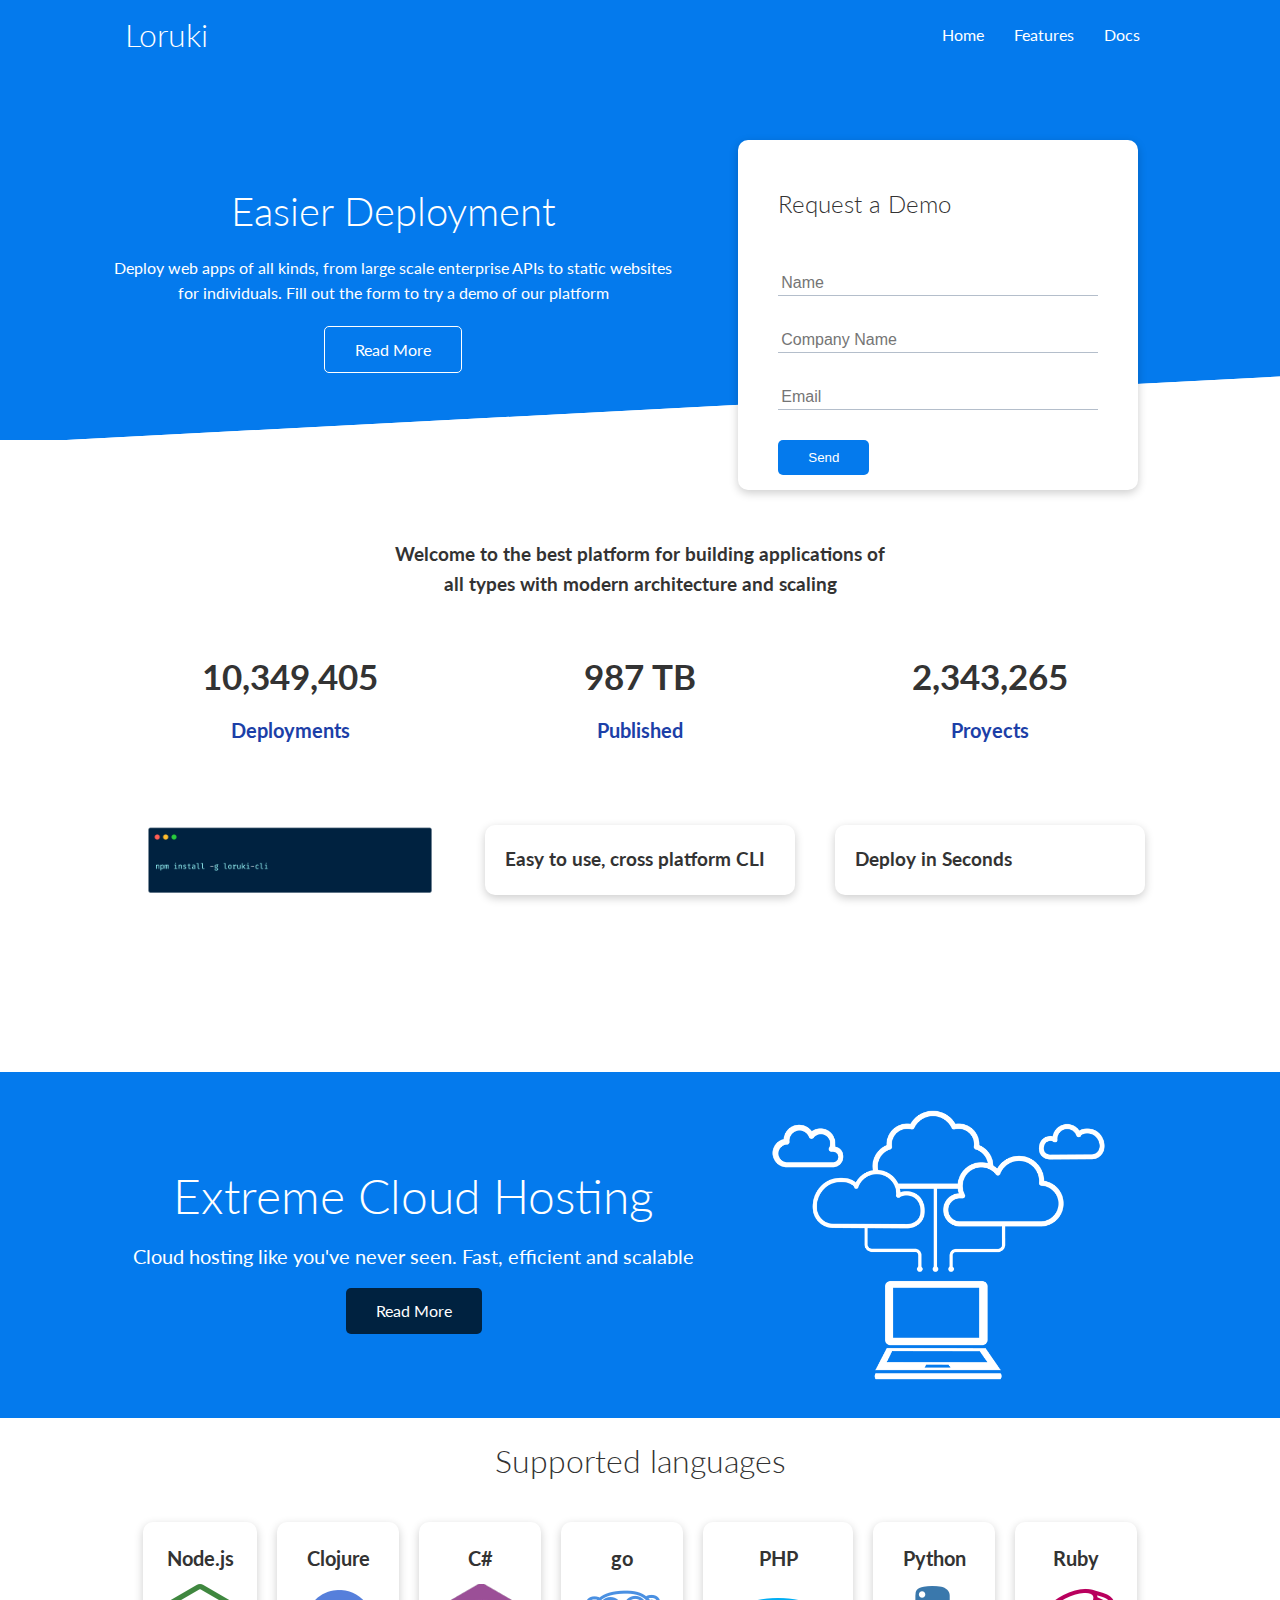
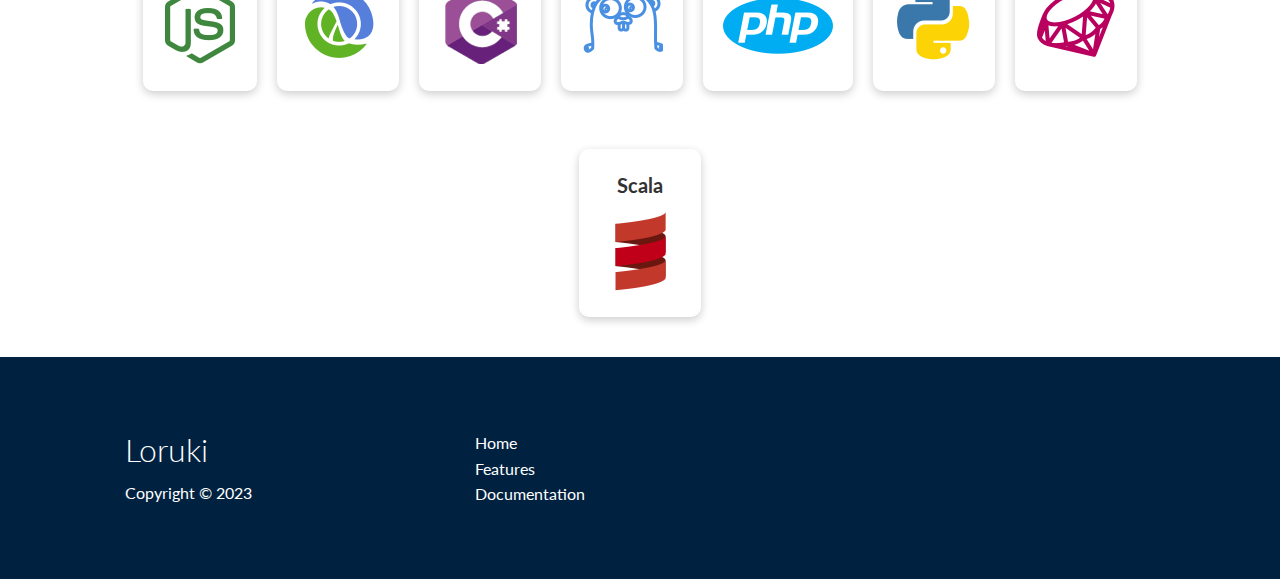
==== index.html @ 2414cbc2 "initial commit" ====
<!DOCTYPE html>
<html lang="en">
<head>
    <meta charset="UTF-8">
    <meta name="viewport" content="width=device-width, initial-scale=1.0">
    <link rel="stylesheet" href="https://cdnjs.cloudflare.com/ajax/libs/font-awesome/6.4.2/css/all.min.css" integrity="sha512-z3gLpd7yknf1YoNbCzqRKc4qyor8gaKU1qmn+CShxbuBusANI9QpRohGBreCFkKxLhei6S9CQXFEbbKuqLg0DA==" crossorigin="anonymous" referrerpolicy="no-referrer" />
    <link rel="stylesheet" href="Utilities.css ">
    <link rel="stylesheet" href="Style.CSS">
    
    <title>Loruki | Cloud Hosting For Evreyone</title>
</head>
<body>
    <!-- Navbar -->
    <div class="navbar">
        <div class="container flex">
            <h1 class="logo">Loruki</h1>
            <nav>
                <ul>
                    <li><a href="index.html">Home</a></li>
                    <li><a href="Features.html">Features</a></li>
                    <li><a href="docs.html">Docs</a></li> 
                </ul>
            </nav>
        </div>
    </div>
    <!-- Showcase -->
    <section class="showcase">
        <div class="container grid">
            <div class="showcase-text">
                <h1>Easier Deployment</h1>
                <p>Deploy web apps of all kinds, from large scale enterprise APIs to static websites for individuals. Fill out the form to try a demo of our platform</p>
                <a href="features.html" class="btn btn-outline">Read More</a>
            </div>

            <div class="showcase-form card">
                <h2>Request a Demo</h2>
                <form name="contact" method="POST" netlify-honeypot="bot-field" data-netlify="true">
                    <input type="hidden" name="form-name" value="contact">
                    <p class="hidden">
                        <label>
                          Don’t fill this out if you’re human: <input name="bot-field" />
                        </label>
                      </p>
                    <div class="form-control">
                        <input type="text" name="name" placeholder="Name" required>
                    </div>
                    <div class="form-control">
                        <input type="text" name="company" placeholder="Company Name" required>
                    </div>
                    <div class="form-control">
                        <input type="email" name="email" placeholder="Email" required>
                    </div>
                    <input type="submit" value="Send" class="btn btn-primary">
                </form>
            </div>

        </div>
    </section>
    <!-- stats -->
    <section class="stats">
        <div class="container">
            <h3 class="stats-heading text-center my-1">
              Welcome to the best platform for building applications of all types with modern architecture and scaling
            </h3>

            <div class="grid grid-3 text-center my-4">
                <div>
                    <i class="fas fa-server fa-3x"></i>
                    <h3>10,349,405</h3>
                    <p class="text-secondary">Deployments</p> 
                </div>
                <div>
                    <i class="fas fa-upload fa-3x"></i>
                    <h3>987 TB</h3>
                    <p class="text-secondary">Published</p>
                </div>
                <div>
                    <i class="fas fa-project-diagram fa-3x"></i>
                    <h3>2,343,265</h3>
                    <p class="text-secondary">Proyects</p>
                </div>
            </div>
        </div>
    </section>
    <!-- Cli -->
    <section class="cli">
        <div class="container grid">
            <img src="images/cli.png" alt="">
            <div class="card">
                <h3>Easy to use, cross platform CLI</h3>
            </div>
            <div class="card">
                <h3>Deploy in Seconds</h3>
            </div>
        </div>
    </section>

    <!-- Cloud -->
    <section class="cloud bg-primary my-2 py-2">
        <div class="container grid">
            <div class="text-center">
                <h2 class="lg">Extreme Cloud Hosting</h2>
                <p class="lead my-1">Cloud hosting like you've never seen. Fast, efficient and scalable</p>
                <a href="features.html" class="btn btn-dark">Read More</a>
            </div>
            <img src="images/cloud.png" alt="">
        </div>
    </section>

    <!-- Languages -->
    <section class="languages">
        <h2 class="md text-center my-2">
            Supported languages
        </h2>
        <div class="container flex">
            <div class="card">
                <h4>Node.js</h4>
                <img src="images/logos/node.png" alt="">
            </div>
            <div class="card">
                <h4>Clojure</h4>
                <img src="images/logos/clojure.png" alt="">
            </div>
            <div class="card">
                <h4>C#</h4>
                <img src="images/logos/csharp.png" alt="">
            </div>
            <div class="card">
                <h4>go</h4>
                <img src="images/logos/go.png" alt="">
            </div>
            <div class="card">
                <h4>PHP</h4>
                <img src="images/logos/php.png" alt="">
            </div>
            <div class="card">
                <h4>Python</h4>
                <img src="images/logos/python.png" alt="">
            </div>
            <div class="card">
                <h4>Ruby</h4>
                <img src="images/logos/ruby.png" alt="">
            </div>
            <div class="card">
                <h4>Scala</h4>
                <img src="images/logos/scala.png" alt="">
            </div>
        </div>
    </section>
    <!-- Footer -->
    <footer class="footer bg-dark py-5">
        <div class="container grid grid-3">
            <div>
                <h1>Loruki</h1>
                <p>Copyright &copy; 2023</p>
            </div>
            <nav>
                <ul>
                    <li><a href="index.html">Home</a></li>
                    <li><a href="features.html">Features</a></li>
                    <li><a href="docs.html">Documentation</a></li>
                </ul>
            </nav>
            <div class="social">
                <a href="#"><i class="fab fa-github fa-2x"></i></a>
                <a href="#"><i class="fab fa-facebook fa-2x"></i></a>
                <a href="#"><i class="fab fa-instagram fa-2x"></i></a>
                <a href="#"><i class="fab fa-twitter fa-2x"></i></a>
            </div>
        </div>
    </footer>
</body>
</html>
---- Utilities.css ----
/* Utilities */

.container {
    max-width: 1110px;
    margin: 0 auto;
    overflow: auto;
    padding: 0 40px;
    
}
.card {
    background-color: #fff;
    color: #333;
    border-radius: 10px;
    box-shadow: 0 3px 10px rgba(0,0,0,0.2);
    padding: 20px;
    margin: 10px;
}

.btn {
    display: inline-block;
    padding: 10px 30px;
    cursor: pointer;
    background: var(--primary-color);
    color: #fff;
    border: none;
    border-radius: 5px;

}
.btn-outline {
    background-color: transparent;
    border: 1px #fff solid;
}

.btn:hover {
    transform: scale(.9);
}

/* Backgrounds & Colored buttons */
.bg-primary, .btn-primary {
    background-color: var(--primary-color);
    color: #fff; 
}

.bg-secondary, .btn-secondary {
    background-color: var(--secondary-color);
    color: #fff; 
}

.bg-dark, .btn-dark {
    background-color: var(--dark-color);
    color: #fff; 
}


.bg-light, .btn-light {
    background-color: var(--light-color);
    color: #333; 
}

.bg-primary a, .btn-primary a, .bg-secondary a, .btn-secondary a, .bg-dark a, .btn-dark a {
    color:#fff
}

/* Text Colors */

.text-primary {
    color: var(--primary-color);
}

.text-secondary {
    color: var(--secondary-color);
}

.text-dark {
    color: var(--dark-color);
}


.text-light {
   color: var(--light-color);
}


/* Text sizes */
.lead {
    font-size: 20px;
}

.sm {
    font-size: 1rem;
}

.md {
    font-size: 2rem;
}
.lg {
    font-size: 3rem;
}

.xl {
    font-size: 4rem;
}

.text-center {
    text-align: center;
   
}

/* Alert */
.alert {
    background-color: var(--light-color);
    padding: 10px 20px;
    font-weight: bold;
    margin: 15px 0;

}

.alert i {
    margin-right: 10px;
}

.alert-success {
    background-color: var(--success-color);
    color: #fff;
}
.alert-error {
    background-color: var(--error-color);
    color: #fff;
}

.flex {
    display: flex;
    justify-content: center;
    align-items: center;
    height: 100%;
}

.grid {
    display: grid;
    grid-template-columns: repeat(2, 1fr);
    gap: 20px;
    justify-content: center;
    align-items: center;
    height: 100%;
}

.grid-3 {
    grid-template-columns: repeat(3, 1fr);
}

/* Margin */
.my-1 {
    margin: 1rem 0; 
}

.my-2 {
    margin: 1.5rem 0;
}

.my-3 {
    margin: 2rem 0;
}

.my-4 {
    margin: 3rem 0;
}

.my-5 {
    margin: 4rem 0;
}

.m-1 {
    margin: 1rem; 
}

.m-2 {
    margin: 1.5rem;
}

.m-3 {
    margin: 2rem;
}

.m-4 {
    margin: 3rem;
}

.m-5 {
    margin: 4rem;
}

/* Padding */

.py-1 {
    padding: 1rem 0; 
}

.py-2 {
    padding: 1.5rem 0;
}

.py-3 {
    padding: 2rem 0;
}

.py-4 {
    padding: 3rem 0;
}

.py-5 {
    padding: 4rem 0;
}

.p-1 {
    padding: 1rem; 
}

.p-2 {
    padding: 1.5rem;
}

.p-3 {
    padding: 2rem;
}

.p-4 {
    padding: 3rem;
}

.p-5 {
    padding: 4rem;
}
---- Style.CSS ----
@import url('https://fonts.googleapis.com/css2?family=Lato:wght@300&display=swap');
:root {
    --primary-color: #047aed;
    --secondary-color: #1c3fa8;
    --dark-color: #002240;
    --light-color: #f4f4f4;
    --success-color: #5cb85c;
    --error-color: #d9534f;
}

* {
    box-sizing: border-box;
    padding: 0;
    margin: 0;
}

body {
    font-family: 'lato', sans-serif;
    color: #333;
    line-height: 1.6;
}

ul {
    list-style: none;
}

a {
    text-decoration: none;
    color: #333;
}

h1, h2 {
    font-weight: 300;
    line-height: 1.2;
    margin: 10px 0;

}

p {
    margin: 10px 0;
}

img {
    width: 100%;

}

pre, code {
    background: #333;
    color: #fff;
    padding: 10px;
}

.hidden {
    visibility: hidden;
    height: 0;
}

/* Navbar */
.navbar {
    background-color: var(--primary-color);
    color: #fff;
    height: 70px;
}

.navbar ul {
    display: flex;
}

.navbar a {
    color: #fff;
    padding: 10px;
    margin: 0 5px;
}

.navbar a:hover {
    border-bottom: 2px #fff solid;
}

.navbar .flex {
    justify-content: space-between;
}
/* Showcase */
.showcase {
    height: 400px;
    background-color: var(--primary-color);
    color: #fff;
    position: relative;
}

.showcase h1 {
    font-size: 40px;
}
.showcase p {
    margin: 20px 0;
}

.showcase .grid {
    overflow: visible;
     grid-template-columns: 55% 45%;
     gap: 30px;
     
}

.showcase-text {
    animation: slideInFromLeft 1s ease-in;
}

.showcase-form {
    position: relative;
    top: 60px;
    height: 350px;
    width: 400px;
    padding: 40px;
    z-index: 100;
    animation: slideInFromRight 1s ease-in;
}
.showcase-form .form-control {
    margin: 30px 0; 
}
.showcase-form input[type='text'], .showcase-form input[type='email'] {
    border: 0;
    border-bottom: 1px solid #b4becb;
    width: 100%;
    padding: 3px;
    font-size: 16px;
}

.showcase-form input:focus {
    outline: none;
}

.showcase::before, .showcase::after {
    content: '';
    position: absolute;
    height: 100px;
    bottom: -70px;
    right: 0;
    left:0;
    background: #fff;
    transform: skewY(-3deg);
    -webkit-transform: skewY(-3deg);
    -moz-transform: skewY(-3deg);
    -ms-transform: skewY(-3deg);
}

/* Stats */
.stats {
    padding-top: 100px;
    animation: slideInFromBottom 1s ease-in;
}

.stats-heading {
    max-width: 500px;
    margin: auto;
}

.stats .grid h3 {
    font-size: 35px;
}

.stats .grid p {
    font-size: 20px;
    font-weight: bold;
}

/* Cli */
.cli .grid {
    grid-template-columns: repeat(3, 1fr);
    grid-template-rows: repeat(2, 1fr);
}

.cli .grid > *:first-child {
    grid-column: 1 / span 2;
    grid-row: 1/ span 2;
}

/* Cloud */
.cloud .grid {
    grid-template-columns: 4fr 3fr;
}

/* Languages */

.languages .flex {
    flex-wrap: wrap;
}
.languages .card{
    text-align: center;
    margin: 18px 10px 40px;
    transition: transform 0.2s ease-in;
}

.languages .card h4 {
    font-size: 20px;
    margin-bottom: 10px;
}

.languages .card:hover {
    transform: translateY(-15px);
}

/* Features */

.features-head img, .docs-head img {
    width: 200px;
    justify-self: flex-end;
}
.features-sub-head img {
    width: 300px;
    justify-self: flex-end;
}

.features-main .card > i {
    margin-right: 20px;
}

.features-main .grid {
    padding: 30px;
    grid-template-rows: repeat(3, 1fr);
} 

.features-main .grid > *:first-child {
    grid-column: 1 / span 3;
}

.features-main .grid > *:nth-child(2) {
    grid-column: 1 / span 2;
}

/* Docs */
.docs-main h3 {
    margin:20px 0
}

.docs-main .grid {
    grid-template-columns: 1fr 2fr;
    align-items: flex-start;
}

.docs-main nav li {
    font-size: 17px;
    padding-bottom: 5px;
    margin-bottom: 5px;
    border-bottom: 1px #ccc solid;
}

.docs-main a:hover {
    font-weight: bold;
}



/* Footer */
.footer .social a {
    margin: 0 10px;
}

.footer .social a i {
    transition: transform .2s ease-in;
}

.footer .social a i:hover {
    transform: translateY(-15px);
}

/* Animations */
@keyframes slideInFromLeft {
    0% {
        transform: translateX(-100%);
    }

    100% {
        transform: translateX(0);
    }
}

@keyframes slideInFromRight {
    0% {
        transform: translateX(100%);
    }

    100% {
        transform: translateX(0);
    }
}

@keyframes slideInFromTop {
    0% {
        transform: translateY(-100%);
    }

    100% {
        transform: translateX(0);
    }
}

@keyframes slideInFromBottom {
    0% {
        transform: translateY(100%);
    }

    100% {
        transform: translateX(0);
    }
}



/* Tablets and under */
@media(max-width: 768px) {
    .grid, .showcase .grid, .stats .grid, .cli .grid, .cloud .grid, .features-main .grid, .docs-main .grid {
        grid-template-columns: 1fr;
        grid-template-rows: 1fr;
    }
}

.showcase {
    height: auto;
}

.showcase-text {
    text-align: center;
    margin-top: 40px;
    animation: slideInFromTop 1s ease-in;
}

.showcase-form {
    justify-self: center;
    /* margin: auto; */
    animation: slideInFromBottom 1s ease-in;
}

.cli .grid > *:first-child {
    grid-column: 1;
    grid-row: 1;
}

.features-head, .features-sub-head, .docs-head {
    text-align: center;
}

.features-head img, .features-sub-head img, .docs-head img {
    justify-self: center;
}

.features-main .grid > *:first-child, .features-main .grid > *:nth-child(2) {
    grid-column: 1;
}

/* Mobile */
@media(Max-width: 500px) {
    .navbar {
        height: 110px;
    }
    .navbar .flex {
        flex-direction: column;
    }
    .navbar ul {
        padding: 10px;
        background-color: rgba(0,0,0,0.1);
    }
}
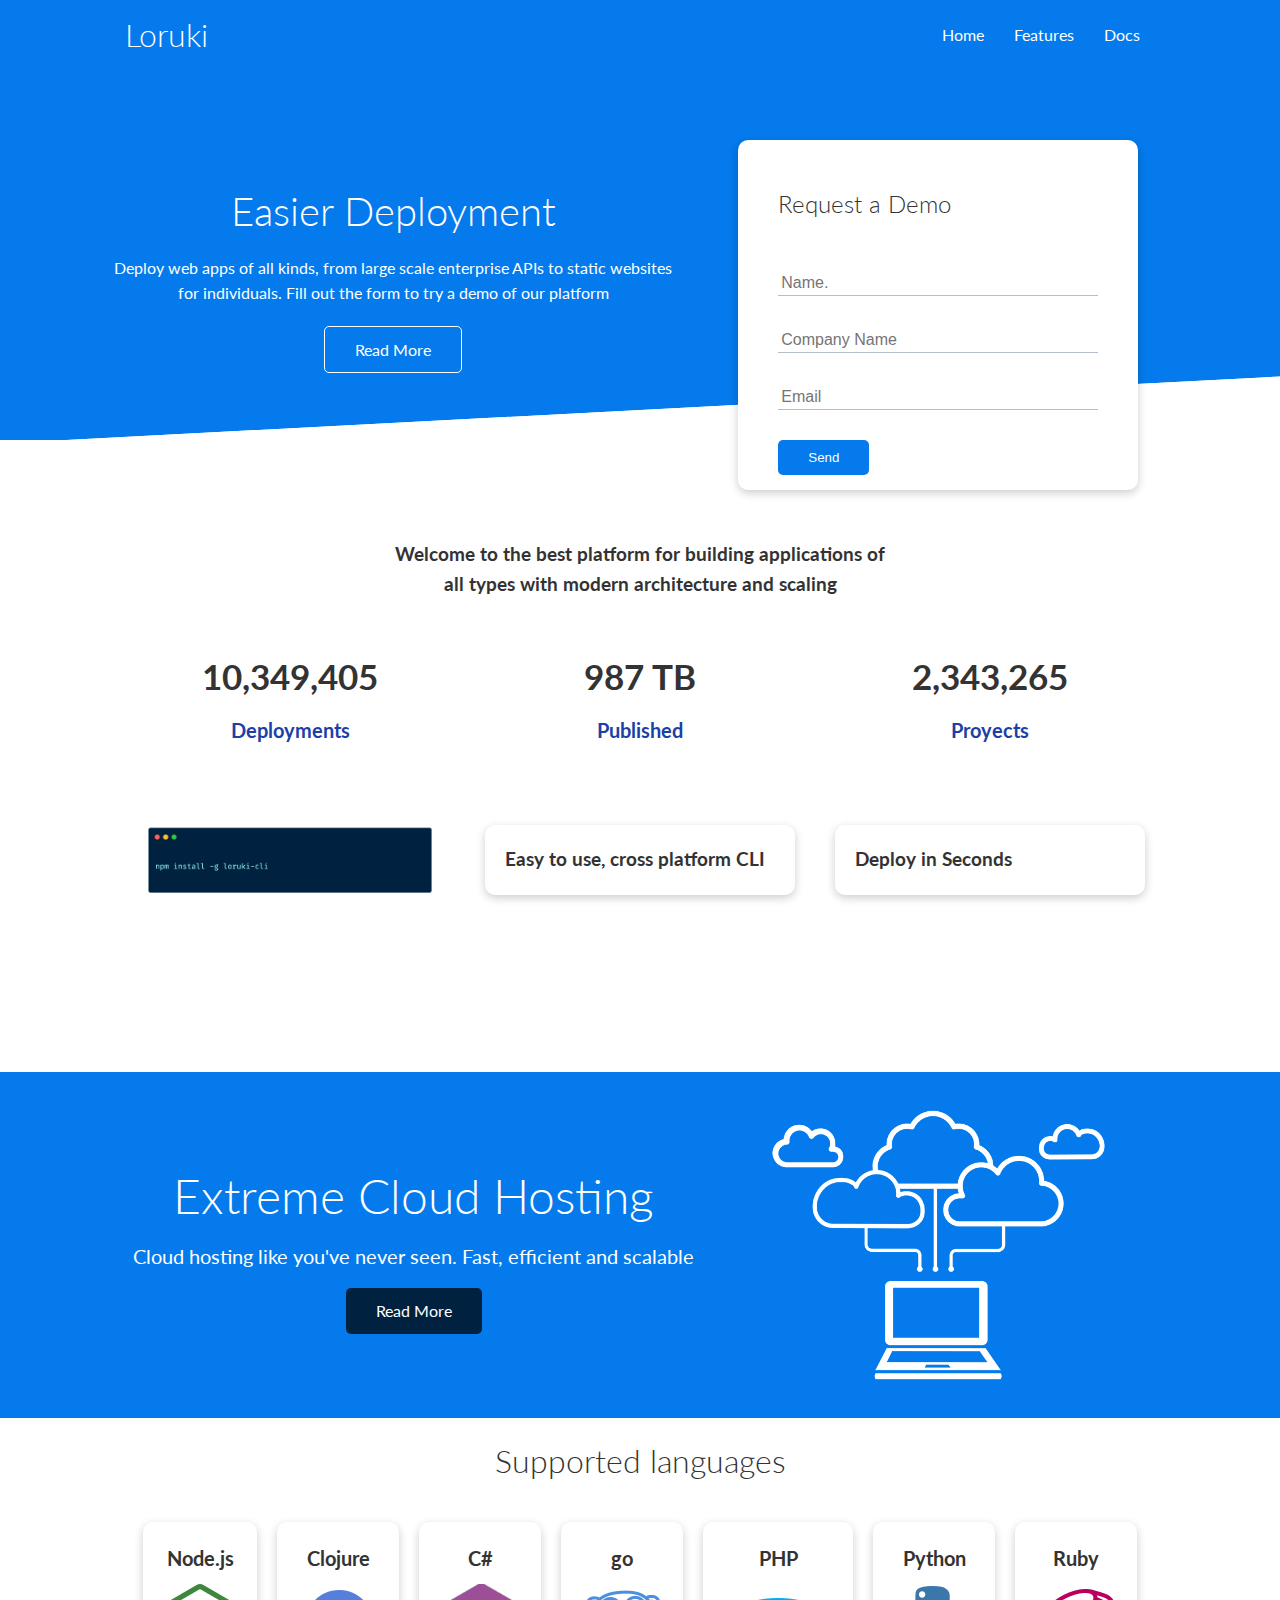
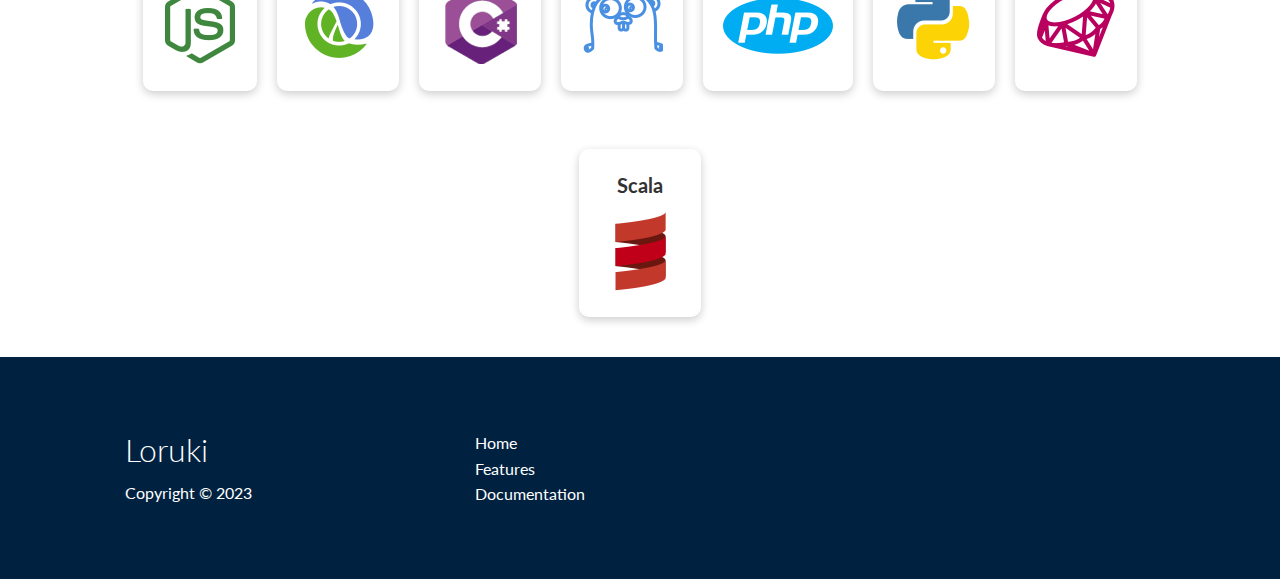
==== commit 541af8ad: "commit test 1" ====
--- a/index.html
+++ b/index.html
@@ -35,14 +35,14 @@
             <div class="showcase-form card">
                 <h2>Request a Demo</h2>
                 <form name="contact" method="POST" netlify-honeypot="bot-field" data-netlify="true">
-                    <input type="hidden" name="form-name" value="contact">
+                <input type="hidden" name="form-name" value="contact">
                     <p class="hidden">
                         <label>
                           Don’t fill this out if you’re human: <input name="bot-field" />
                         </label>
                       </p>
                     <div class="form-control">
-                        <input type="text" name="name" placeholder="Name" required>
+                        <input type="text" name="name" placeholder="Name." required>
                     </div>
                     <div class="form-control">
                         <input type="text" name="company" placeholder="Company Name" required>
